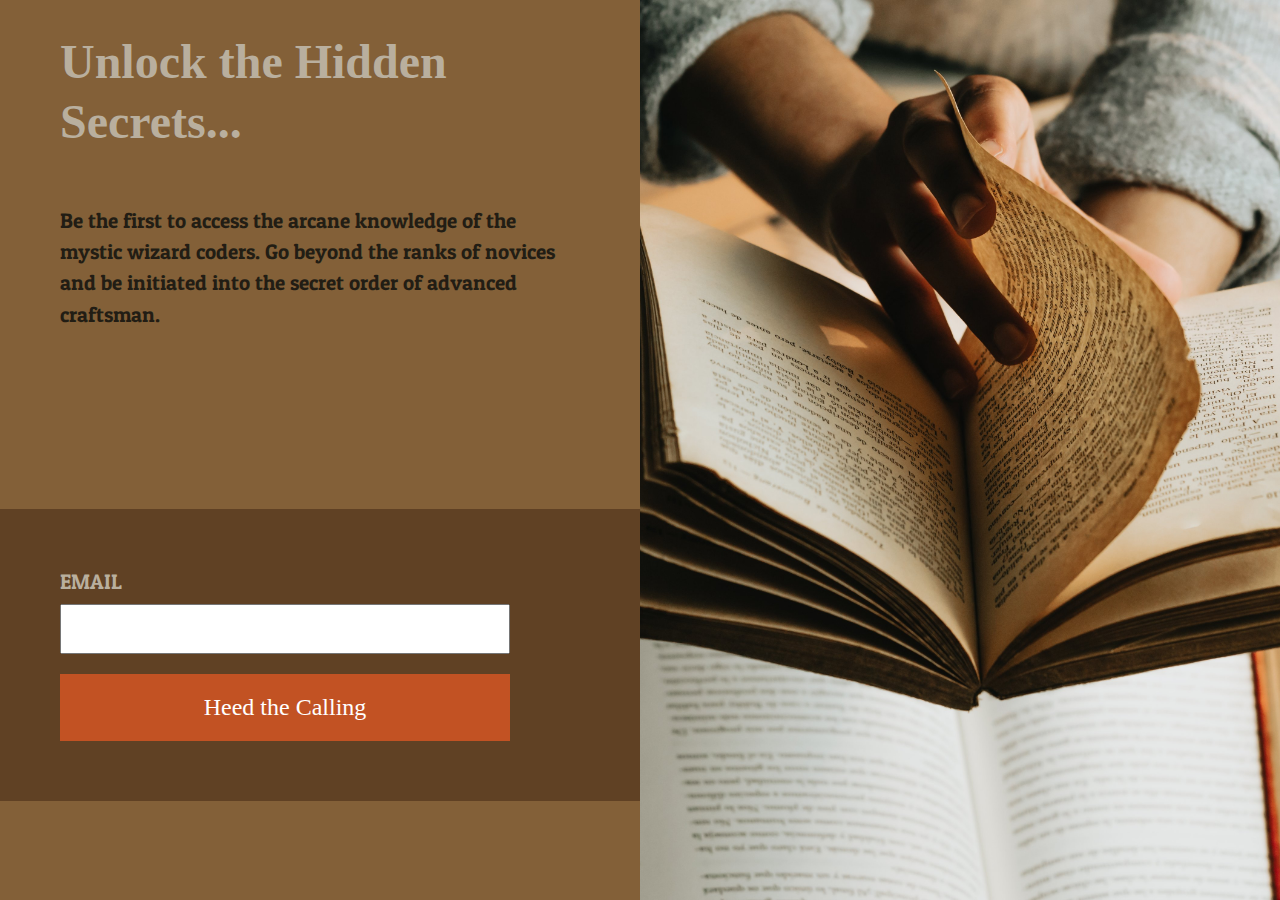
==== demo.html @ fa3766df "Initial commit" ====
<!DOCTYPE html>
<html lang="en">

<head>
    <meta charset="UTF-8">
    <meta name="viewport" content="width=device-width, initial-scale=1.0">
    <meta http-equiv="X-UA-Compatible" content="ie=edge">
    <!-- import css: -->
    <link rel="stylesheet" href="./styles/reset.css">
    <link rel="stylesheet" href="./styles/demo-global.css">
    <title>Secrets</title>
</head>

<body>
    <!-- each of the children of body becomes part of the "grid" -->

    <img id="hero-image" 
        src="assets/searching-books.jpeg" 
        alt="searching ancient books for arcane knowledge"
    >
    
    <h1 id="header">Unlock the Hidden Secrets...</h1>
    
    <p id="lead">
        Be the first to access the arcane knowledge of the mystic
        wizard coders. Go beyond the ranks of novices and be
        initiated into the secret order of advanced craftsman.
    </p>

    <!-- use method="GET" but change action= to be your thank you page  -->
    <form id="signup-form" action="demo-thank-you.html" method="GET">
        <label for="email">
            Email
        </label>
        <input id="email" name="email" required>
        <button>Heed the Calling</button>
    </form>

</body>

</html>
---- styles/demo-global.css ----
/* Google Fonts import copied from the font-selection page */
@import url('https://fonts.googleapis.com/css2?family=Patua+One&family=Permanent+Marker&display=swap');

:root {
  /* css variables with theme colors,
    names have to start with "--" */
  --nomad: #b9af9e;
  --zeus: #221d14;
  --irish-coffee: #604124;
  --potters-clay: #836038;
  --sinopia: #c25223ff;
  --white: white;
}

body {
  background: var(--potters-clay);
  /* these become the default font settings for the reset of the page */
  font-family: 'Patua One', sans-serif;
  color: var(--zeus);
}

#hero-image {
  /* for grid mode, the area for this element */
  grid-area: image;

  /* give the image a defined height and width,
     then cover will make sure it covers that area */
  object-fit: cover;
  height: 50vh;
  width: 100vw;
}

/* these css settings _only_ happen when the screen is 900px or more */
@media (min-width: 900px) {
  body {
    /* take up the visible height of the "viewport" */
    height: 100vh;

    /* Use CSS Grid */
    display: grid;
    /* Two columns wide, three rows long */
    /* even split 50/50 */
    grid-template-columns: 50% 50%;
    /* auto fit content for first two, 
       then give remaining space to third row */
    grid-template-rows: auto auto 1fr;
    /* This is a "picture" of where each element should go */
    grid-template-areas:
      'header  image'
      'lead image'
      'signup  image';
    /* Default positioning: stretch horizontally, center vertically */
    justify-items: stretch;
    align-items: center;
  }

  /* In wide mode, image should take up the full height,
     but not go wider than the allotted column width */
  #hero-image {
    height: 100%;
    max-width: 100%;
  }
}

#header {
  /* for grid mode, the area for this element */
  grid-area: header;
  /* Add padding to left and right sides */
  padding: 0 60px;

  /* Color and font settings for the header */
  color: var(--nomad);
  font-family: 'Permanent Marker', cursive;
  font-size: 3rem;
  line-height: 1.25;
}

#lead {
  /* for grid mode, the area for this element */
  grid-area: lead;
  /* Add padding on all sides except the top */
  padding: 0 60px 60px 60px;

  /* Font settings for the lead */
  font-size: 1.3rem;
  line-height: 1.5;
}

#signup-form {
  /* for grid mode, the area for this element */
  grid-area: signup; 
  
  /* Make the form go the full width so background color goes to the edges */
  width: 100%;
  background: var(--irish-coffee);
  
  /* Add padding on all sides */
  padding: 60px;
}

label, input, button {
  /* Each form element should take up own line */
  display: block;
  /* Go wide, but not wider than 450px */
  width: 100%;
  max-width: 450px;
}

label {
  /* Color and font settings for label */
  color: var(--nomad);
  font-size: 1.3rem;
  text-transform: uppercase;
}

input {
  /* size up the input box */
  height: 50px;
  margin-top: 10px;
  margin-bottom: 20px;
  padding: 10px;
  font-size: 1.2rem;
}

button {
  /* Color and font settings for label */
  /* Bright color for Call To Action (CTA) */
  background: var(--sinopia);
  color: var(--white);
  border: 0;
  padding: 20px;
  font-family: 'Permanent Marker', cursive;
  font-size: 1.5rem;
}
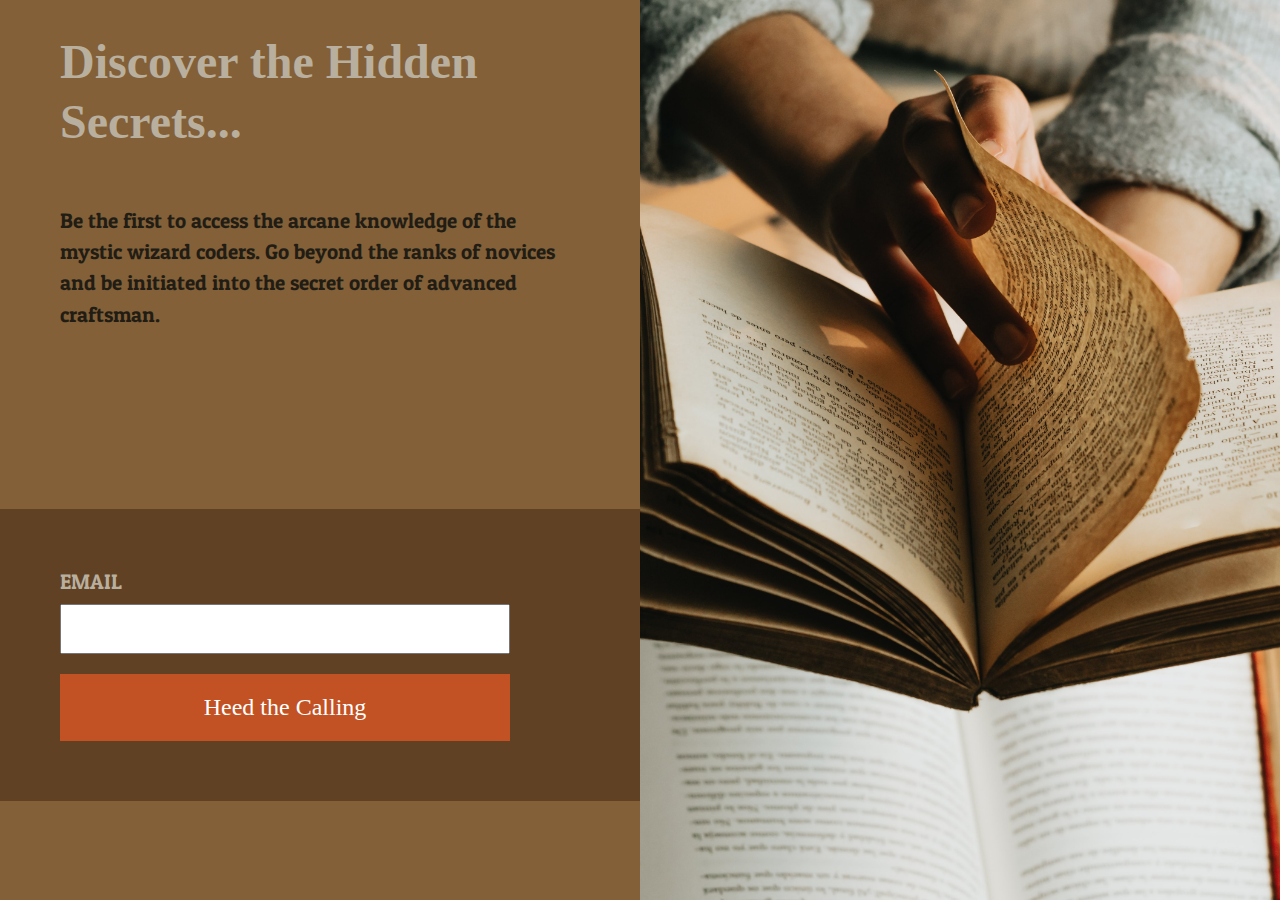
==== commit 5705825c: "Testing github connection and verification" ====
--- a/demo.html
+++ b/demo.html
@@ -14,13 +14,10 @@
 <body>
     <!-- each of the children of body becomes part of the "grid" -->
 
-    <img id="hero-image" 
-        src="assets/searching-books.jpeg" 
-        alt="searching ancient books for arcane knowledge"
-    >
-    
-    <h1 id="header">Unlock the Hidden Secrets...</h1>
-    
+    <img id="hero-image" src="assets/searching-books.jpeg" alt="searching ancient books for arcane knowledge">
+
+    <h1 id="header">Discover the Hidden Secrets...</h1>
+
     <p id="lead">
         Be the first to access the arcane knowledge of the mystic
         wizard coders. Go beyond the ranks of novices and be
@@ -38,4 +35,4 @@
 
 </body>
 
-</html>
+</html>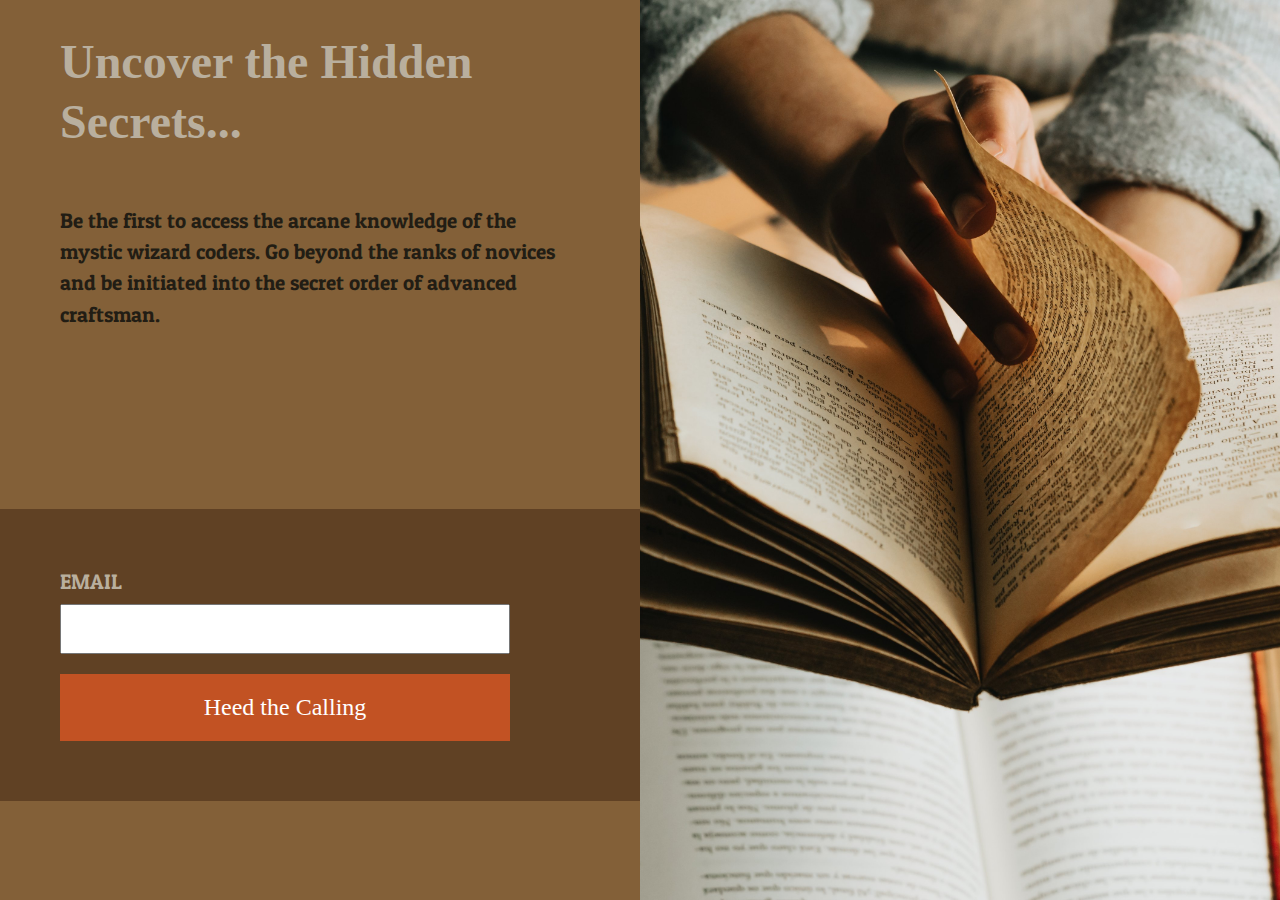
==== commit 2046524f: "Changing to Mbonnets product" ====
--- a/demo.html
+++ b/demo.html
@@ -16,7 +16,7 @@
 
     <img id="hero-image" src="assets/searching-books.jpeg" alt="searching ancient books for arcane knowledge">
 
-    <h1 id="header">Discover the Hidden Secrets...</h1>
+    <h1 id="header">Uncover the Hidden Secrets...</h1>
 
     <p id="lead">
         Be the first to access the arcane knowledge of the mystic
